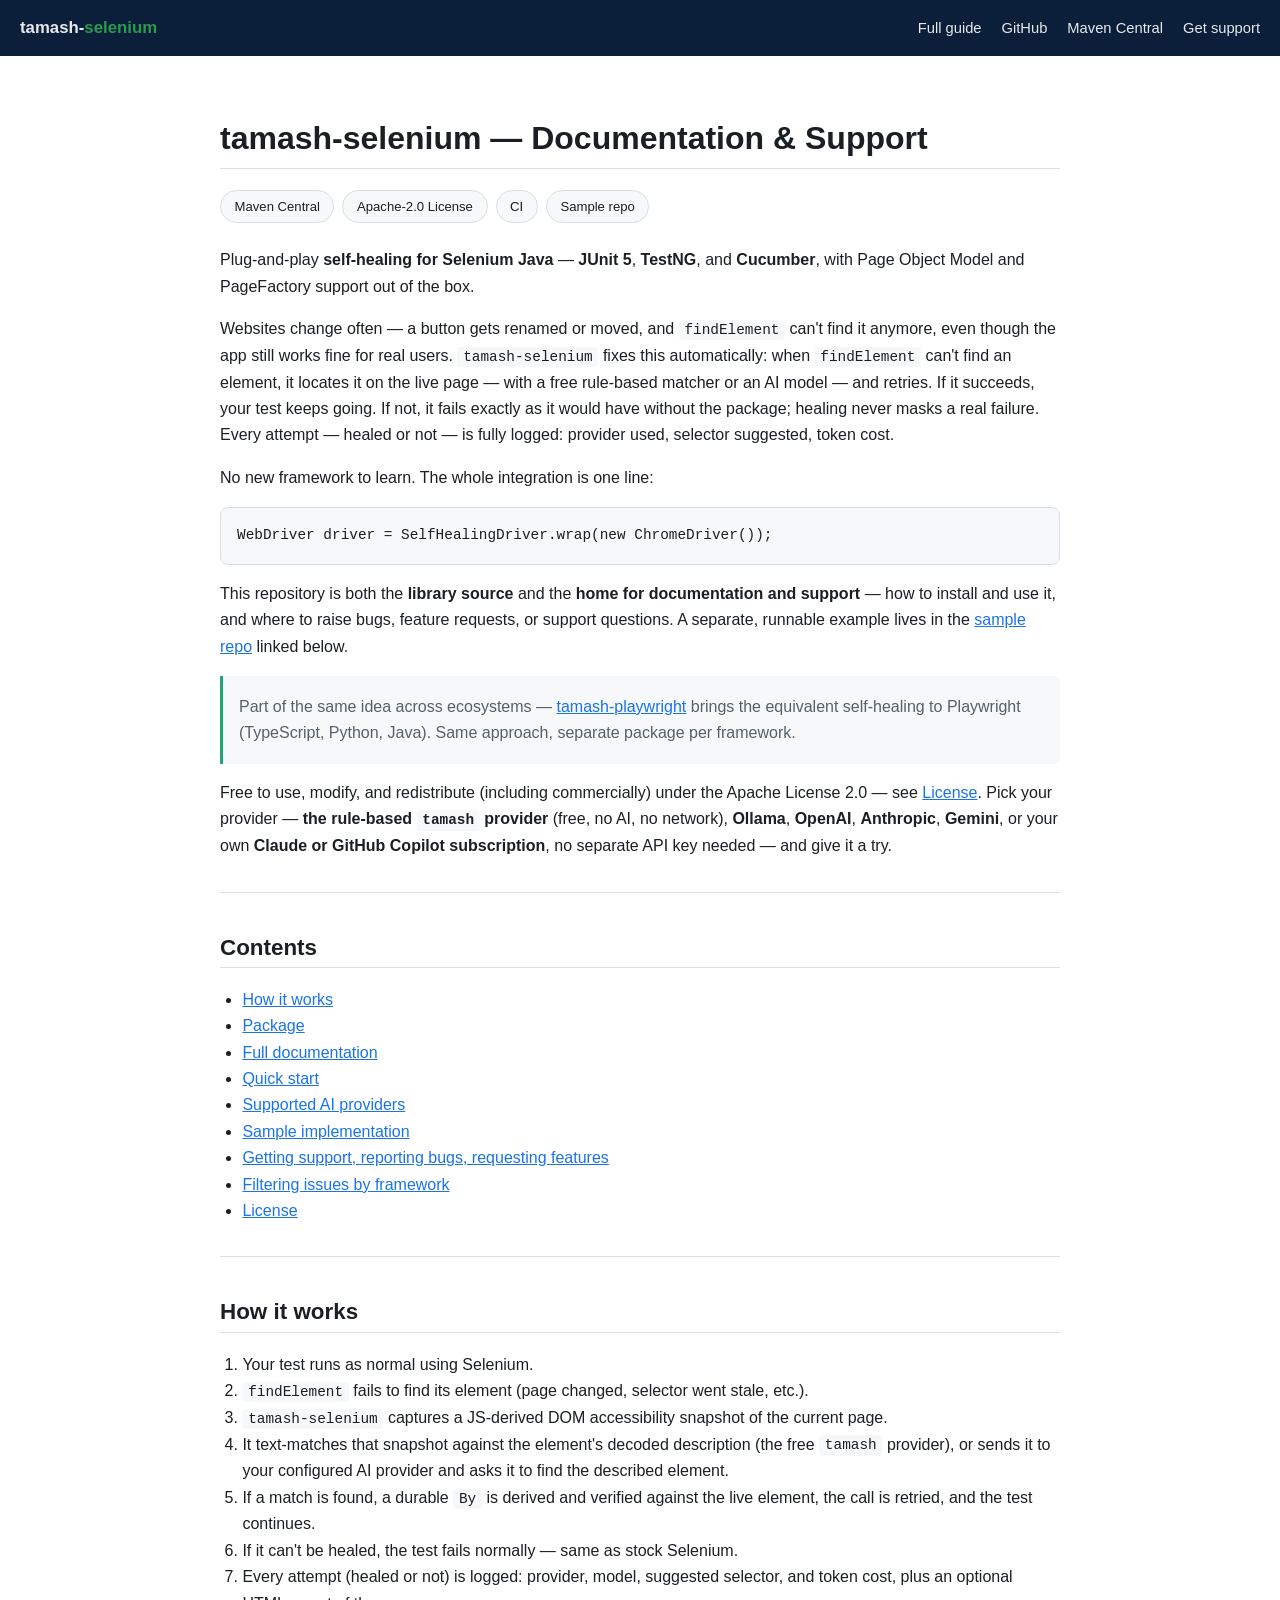
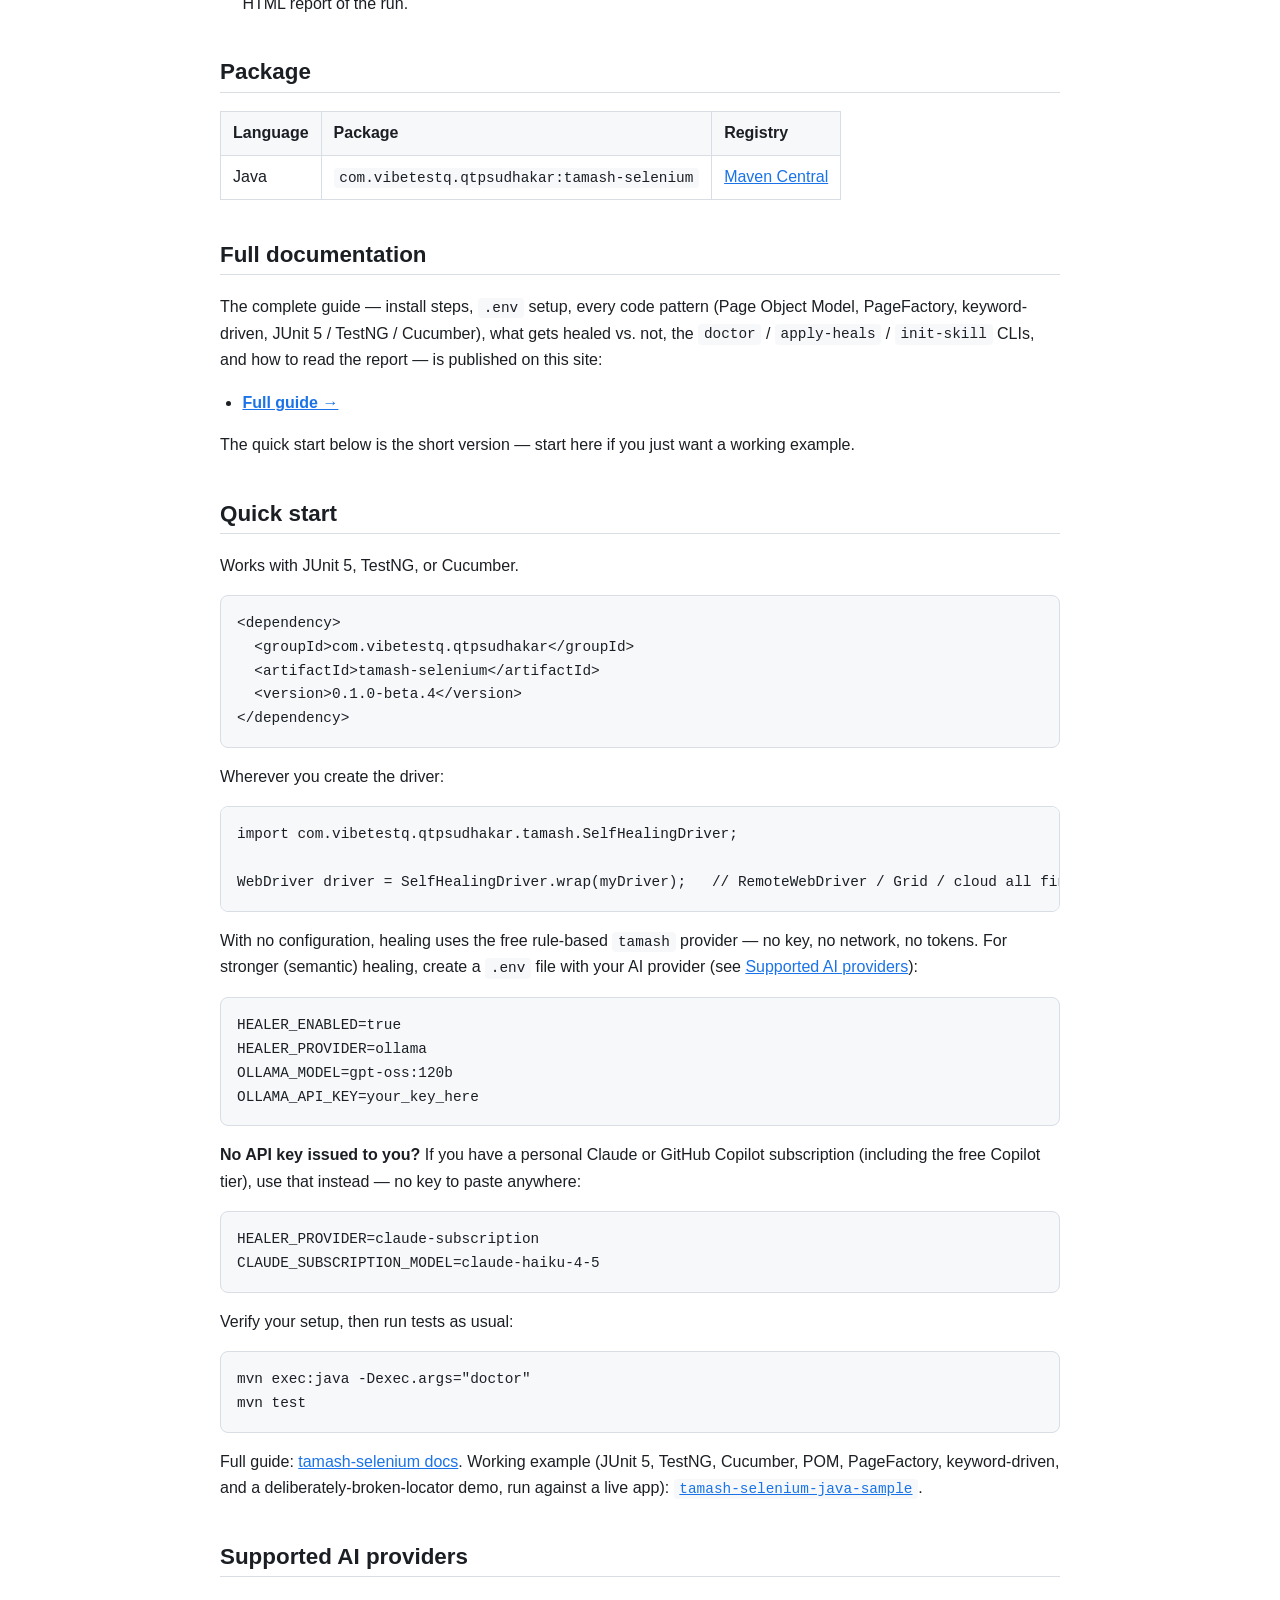
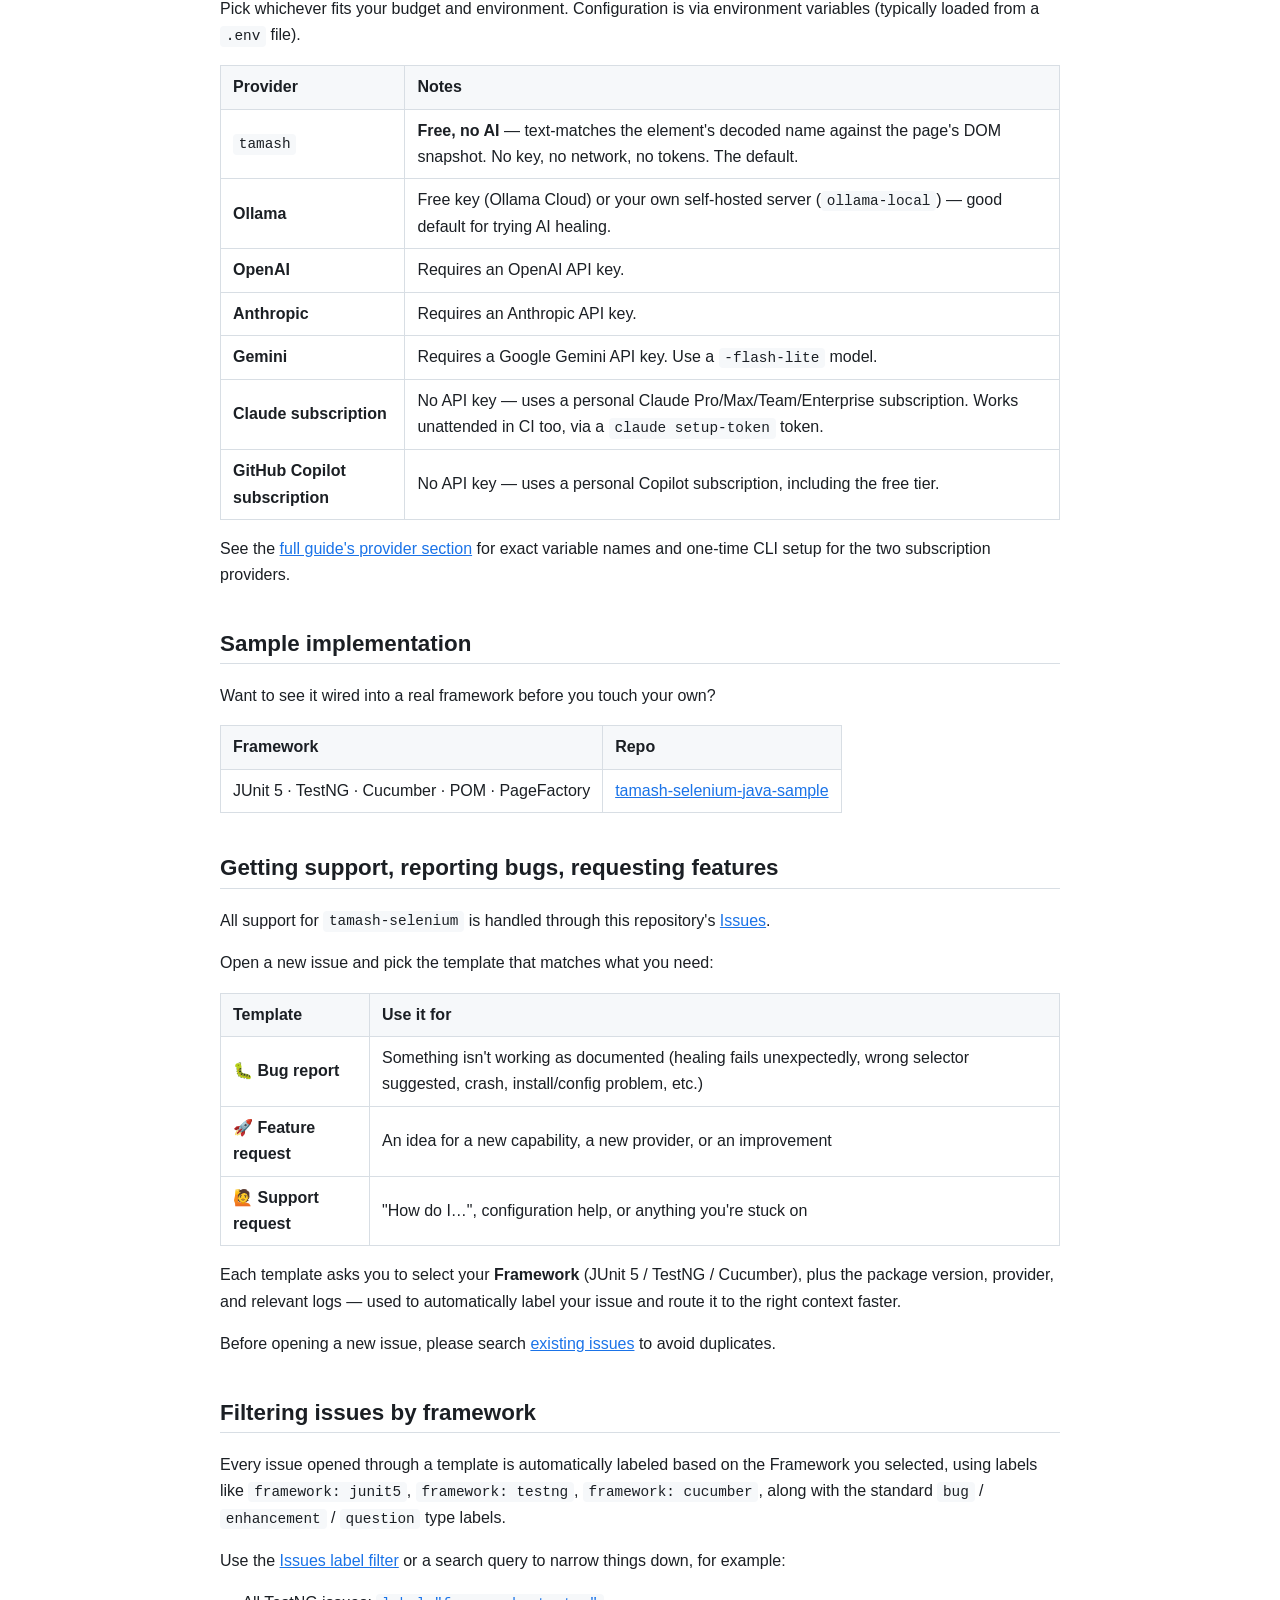
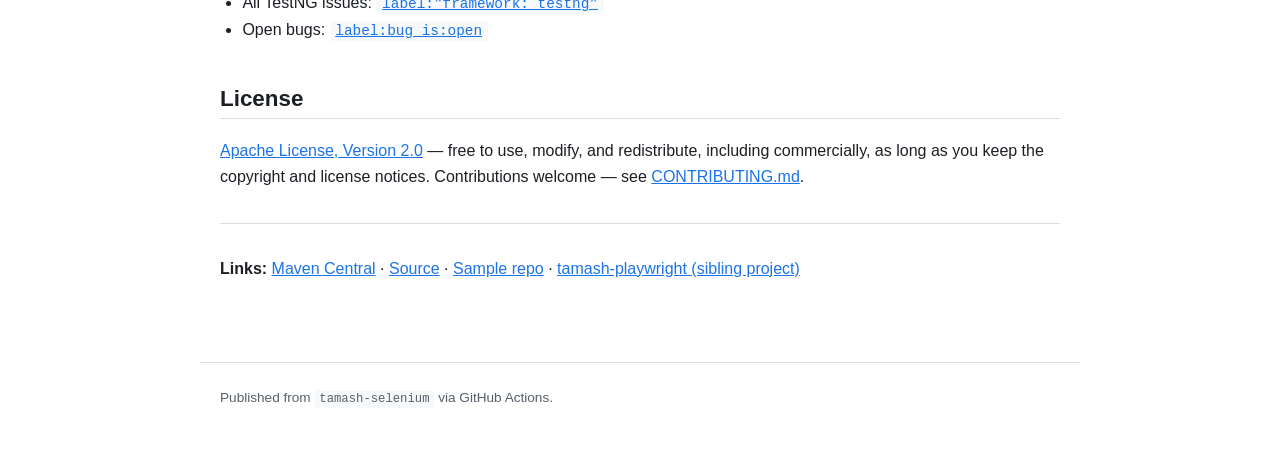
==== docs/index.html @ b16e3bda "docs: GitHub Pages site + issue templates (this repo is now docs + support home) - docs/ — a static " ====
<!doctype html>
<html lang="en">
<head>
<meta charset="utf-8">
<meta name="viewport" content="width=device-width, initial-scale=1">
<title>tamash-selenium — Self-healing for Selenium Java</title>
<meta name="description" content="Plug-and-play self-healing for Selenium Java: recovers broken locators at runtime via a rule-based matcher or an AI model.">
<link rel="stylesheet" href="style.css">
</head>
<body>
<nav class="top">
  <a class="brand" href="index.html">tamash-<span>selenium</span></a>
  <a href="guide.html">Full guide</a>
  <a href="https://github.com/qtpsudhakarproducts/tamash-selenium">GitHub</a>
  <a href="https://central.sonatype.com/artifact/com.vibetestq.qtpsudhakar/tamash-selenium">Maven Central</a>
  <a href="https://github.com/qtpsudhakarproducts/tamash-selenium/issues/new/choose">Get support</a>
</nav>
<main>
<h1>tamash-selenium — Documentation &amp; Support</h1>

<div class="badge-row">
  <a href="https://central.sonatype.com/artifact/com.vibetestq.qtpsudhakar/tamash-selenium">Maven Central</a>
  <a href="https://github.com/qtpsudhakarproducts/tamash-selenium/blob/main/LICENSE">Apache-2.0 License</a>
  <a href="https://github.com/qtpsudhakarproducts/tamash-selenium/actions/workflows/ci.yml">CI</a>
  <a href="https://github.com/qtpsudhakarproducts/tamash-selenium-java-sample">Sample repo</a>
</div>

<p>Plug-and-play <strong>self-healing for Selenium Java</strong> — <strong>JUnit 5</strong>,
<strong>TestNG</strong>, and <strong>Cucumber</strong>, with Page Object Model and PageFactory
support out of the box.</p>

<p>Websites change often — a button gets renamed or moved, and <code>findElement</code> can't find
it anymore, even though the app still works fine for real users. <code>tamash-selenium</code> fixes
this automatically: when <code>findElement</code> can't find an element, it locates it on the live
page — with a free rule-based matcher or an AI model — and retries. If it succeeds, your test keeps
going. If not, it fails exactly as it would have without the package; healing never masks a real
failure. Every attempt — healed or not — is fully logged: provider used, selector suggested, token
cost.</p>

<p>No new framework to learn. The whole integration is one line:</p>

<pre><code class="language-java">WebDriver driver = SelfHealingDriver.wrap(new ChromeDriver());
</code></pre>

<p>This repository is both the <strong>library source</strong> and the
<strong>home for documentation and support</strong> — how to install and use it, and where to raise
bugs, feature requests, or support questions. A separate, runnable example lives in the
<a href="https://github.com/qtpsudhakarproducts/tamash-selenium-java-sample">sample repo</a> linked
below.</p>

<blockquote>
<p>Part of the same idea across ecosystems — <a href="https://qtpsudhakarproducts.github.io/tamash-playwright-support/">tamash-playwright</a>
brings the equivalent self-healing to Playwright (TypeScript, Python, Java). Same approach, separate
package per framework.</p>
</blockquote>

<p>Free to use, modify, and redistribute (including commercially) under the Apache License 2.0 — see
<a href="#license">License</a>. Pick your provider — <strong>the rule-based <code>tamash</code>
provider</strong> (free, no AI, no network), <strong>Ollama</strong>, <strong>OpenAI</strong>,
<strong>Anthropic</strong>, <strong>Gemini</strong>, or your own <strong>Claude or GitHub Copilot
subscription</strong>, no separate API key needed — and give it a try.</p>

<hr>

<h2>Contents</h2>
<ul>
<li><a href="#how-it-works">How it works</a></li>
<li><a href="#package">Package</a></li>
<li><a href="#full-documentation">Full documentation</a></li>
<li><a href="#quick-start">Quick start</a></li>
<li><a href="#supported-ai-providers">Supported AI providers</a></li>
<li><a href="#sample-implementation">Sample implementation</a></li>
<li><a href="#getting-support-reporting-bugs-requesting-features">Getting support, reporting bugs, requesting features</a></li>
<li><a href="#filtering-issues-by-framework">Filtering issues by framework</a></li>
<li><a href="#license">License</a></li>
</ul>

<hr>

<h2 id="how-it-works">How it works</h2>
<ol>
<li>Your test runs as normal using Selenium.</li>
<li><code>findElement</code> fails to find its element (page changed, selector went stale, etc.).</li>
<li><code>tamash-selenium</code> captures a JS-derived DOM accessibility snapshot of the current page.</li>
<li>It text-matches that snapshot against the element's decoded description (the free
<code>tamash</code> provider), or sends it to your configured AI provider and asks it to find the
described element.</li>
<li>If a match is found, a durable <code>By</code> is derived and verified against the live element,
the call is retried, and the test continues.</li>
<li>If it can't be healed, the test fails normally — same as stock Selenium.</li>
<li>Every attempt (healed or not) is logged: provider, model, suggested selector, and token cost,
plus an optional HTML report of the run.</li>
</ol>

<h2 id="package">Package</h2>
<table>
<thead><tr><th>Language</th><th>Package</th><th>Registry</th></tr></thead>
<tbody>
<tr>
<td>Java</td>
<td><code>com.vibetestq.qtpsudhakar:tamash-selenium</code></td>
<td><a href="https://central.sonatype.com/artifact/com.vibetestq.qtpsudhakar/tamash-selenium">Maven Central</a></td>
</tr>
</tbody>
</table>

<h2 id="full-documentation">Full documentation</h2>
<p>The complete guide — install steps, <code>.env</code> setup, every code pattern (Page Object
Model, PageFactory, keyword-driven, JUnit 5 / TestNG / Cucumber), what gets healed vs. not, the
<code>doctor</code> / <code>apply-heals</code> / <code>init-skill</code> CLIs, and how to read the
report — is published on this site:</p>
<ul>
<li><strong><a href="guide.html">Full guide →</a></strong></li>
</ul>
<p>The quick start below is the short version — start here if you just want a working example.</p>

<h2 id="quick-start">Quick start</h2>
<p>Works with JUnit 5, TestNG, or Cucumber.</p>

<pre><code class="language-xml">&lt;dependency&gt;
  &lt;groupId&gt;com.vibetestq.qtpsudhakar&lt;/groupId&gt;
  &lt;artifactId&gt;tamash-selenium&lt;/artifactId&gt;
  &lt;version&gt;0.1.0-beta.4&lt;/version&gt;
&lt;/dependency&gt;
</code></pre>

<p>Wherever you create the driver:</p>

<pre><code class="language-java">import com.vibetestq.qtpsudhakar.tamash.SelfHealingDriver;

WebDriver driver = SelfHealingDriver.wrap(myDriver);   // RemoteWebDriver / Grid / cloud all fine
</code></pre>

<p>With no configuration, healing uses the free rule-based <code>tamash</code> provider — no key, no
network, no tokens. For stronger (semantic) healing, create a <code>.env</code> file with your AI
provider (see <a href="#supported-ai-providers">Supported AI providers</a>):</p>

<pre><code class="language-sh">HEALER_ENABLED=true
HEALER_PROVIDER=ollama
OLLAMA_MODEL=gpt-oss:120b
OLLAMA_API_KEY=your_key_here
</code></pre>

<p><strong>No API key issued to you?</strong> If you have a personal Claude or GitHub Copilot
subscription (including the free Copilot tier), use that instead — no key to paste anywhere:</p>

<pre><code class="language-sh">HEALER_PROVIDER=claude-subscription
CLAUDE_SUBSCRIPTION_MODEL=claude-haiku-4-5
</code></pre>

<p>Verify your setup, then run tests as usual:</p>

<pre><code class="language-sh">mvn exec:java -Dexec.args="doctor"
mvn test
</code></pre>

<p>Full guide: <a href="guide.html">tamash-selenium docs</a>. Working example (JUnit 5, TestNG,
Cucumber, POM, PageFactory, keyword-driven, and a deliberately-broken-locator demo, run against a
live app): <a href="https://github.com/qtpsudhakarproducts/tamash-selenium-java-sample"><code>tamash-selenium-java-sample</code></a>.</p>

<h2 id="supported-ai-providers">Supported AI providers</h2>
<p>Pick whichever fits your budget and environment. Configuration is via environment variables
(typically loaded from a <code>.env</code> file).</p>
<table>
<thead><tr><th>Provider</th><th>Notes</th></tr></thead>
<tbody>
<tr><td><code>tamash</code></td><td><strong>Free, no AI</strong> — text-matches the element's decoded name against the page's DOM snapshot. No key, no network, no tokens. The default.</td></tr>
<tr><td><strong>Ollama</strong></td><td>Free key (Ollama Cloud) or your own self-hosted server (<code>ollama-local</code>) — good default for trying AI healing.</td></tr>
<tr><td><strong>OpenAI</strong></td><td>Requires an OpenAI API key.</td></tr>
<tr><td><strong>Anthropic</strong></td><td>Requires an Anthropic API key.</td></tr>
<tr><td><strong>Gemini</strong></td><td>Requires a Google Gemini API key. Use a <code>-flash-lite</code> model.</td></tr>
<tr><td><strong>Claude subscription</strong></td><td>No API key — uses a personal Claude Pro/Max/Team/Enterprise subscription. Works unattended in CI too, via a <code>claude setup-token</code> token.</td></tr>
<tr><td><strong>GitHub Copilot subscription</strong></td><td>No API key — uses a personal Copilot subscription, including the free tier.</td></tr>
</tbody>
</table>
<p>See the <a href="guide.html#step-2-connect-an-ai-provider">full guide's provider section</a> for
exact variable names and one-time CLI setup for the two subscription providers.</p>

<h2 id="sample-implementation">Sample implementation</h2>
<p>Want to see it wired into a real framework before you touch your own?</p>
<table>
<thead><tr><th>Framework</th><th>Repo</th></tr></thead>
<tbody>
<tr><td>JUnit 5 · TestNG · Cucumber · POM · PageFactory</td><td><a href="https://github.com/qtpsudhakarproducts/tamash-selenium-java-sample">tamash-selenium-java-sample</a></td></tr>
</tbody>
</table>

<h2 id="getting-support-reporting-bugs-requesting-features">Getting support, reporting bugs, requesting features</h2>
<p>All support for <code>tamash-selenium</code> is handled through this repository's
<a href="https://github.com/qtpsudhakarproducts/tamash-selenium/issues">Issues</a>.</p>
<p>Open a new issue and pick the template that matches what you need:</p>
<table>
<thead><tr><th>Template</th><th>Use it for</th></tr></thead>
<tbody>
<tr><td>🐛 <strong>Bug report</strong></td><td>Something isn't working as documented (healing fails unexpectedly, wrong selector suggested, crash, install/config problem, etc.)</td></tr>
<tr><td>🚀 <strong>Feature request</strong></td><td>An idea for a new capability, a new provider, or an improvement</td></tr>
<tr><td>🙋 <strong>Support request</strong></td><td>"How do I…", configuration help, or anything you're stuck on</td></tr>
</tbody>
</table>
<p>Each template asks you to select your <strong>Framework</strong> (JUnit 5 / TestNG / Cucumber),
plus the package version, provider, and relevant logs — used to automatically label your issue and
route it to the right context faster.</p>
<p>Before opening a new issue, please search
<a href="https://github.com/qtpsudhakarproducts/tamash-selenium/issues?q=is%3Aissue">existing issues</a>
to avoid duplicates.</p>

<h2 id="filtering-issues-by-framework">Filtering issues by framework</h2>
<p>Every issue opened through a template is automatically labeled based on the Framework you
selected, using labels like <code>framework: junit5</code>, <code>framework: testng</code>,
<code>framework: cucumber</code>, along with the standard <code>bug</code> / <code>enhancement</code>
/ <code>question</code> type labels.</p>
<p>Use the <a href="https://github.com/qtpsudhakarproducts/tamash-selenium/labels">Issues label
filter</a> or a search query to narrow things down, for example:</p>
<ul>
<li>All TestNG issues: <a href="https://github.com/qtpsudhakarproducts/tamash-selenium/issues?q=is%3Aissue+label%3A%22framework%3A+testng%22"><code>label:"framework: testng"</code></a></li>
<li>Open bugs: <a href="https://github.com/qtpsudhakarproducts/tamash-selenium/issues?q=is%3Aissue+is%3Aopen+label%3Abug"><code>label:bug is:open</code></a></li>
</ul>

<h2 id="license">License</h2>
<p><a href="https://github.com/qtpsudhakarproducts/tamash-selenium/blob/main/LICENSE">Apache License, Version 2.0</a>
— free to use, modify, and redistribute, including commercially, as long as you keep the copyright
and license notices. Contributions welcome — see
<a href="https://github.com/qtpsudhakarproducts/tamash-selenium/blob/main/CONTRIBUTING.md">CONTRIBUTING.md</a>.</p>

<hr>
<p><strong>Links:</strong>
<a href="https://central.sonatype.com/artifact/com.vibetestq.qtpsudhakar/tamash-selenium">Maven Central</a> ·
<a href="https://github.com/qtpsudhakarproducts/tamash-selenium">Source</a> ·
<a href="https://github.com/qtpsudhakarproducts/tamash-selenium-java-sample">Sample repo</a> ·
<a href="https://qtpsudhakarproducts.github.io/tamash-playwright-support/">tamash-playwright (sibling project)</a></p>

</main>
<footer>
  Published from <code>tamash-selenium</code> via GitHub Actions.
</footer>
</body>
</html>
---- docs/style.css ----
:root {
  --bg: #ffffff;
  --fg: #1b1f24;
  --muted: #57606a;
  --border: #d8dee4;
  --code-bg: #f6f8fa;
  --accent: #1a73e8;
  --accent-2: #2fa84f;
  --accent-3: #1fa774;
  --link: #1a73e8;
  --nav-bg: #0b1f3a;
  --nav-fg: #ffffff;
  --max-width: 880px;
}

@media (prefers-color-scheme: dark) {
  :root {
    --bg: #0d1117;
    --fg: #e6edf3;
    --muted: #9198a1;
    --border: #30363d;
    --code-bg: #161b22;
    --link: #6cb6ff;
    --nav-bg: #05101f;
  }
}

* { box-sizing: border-box; }

html { scroll-behavior: smooth; }

body {
  margin: 0;
  background: var(--bg);
  color: var(--fg);
  font-family: -apple-system, BlinkMacSystemFont, "Segoe UI", Roboto, Helvetica, Arial, sans-serif;
  line-height: 1.65;
}

nav.top {
  background: var(--nav-bg);
  color: var(--nav-fg);
  padding: 0.9rem 1.25rem;
  display: flex;
  flex-wrap: wrap;
  align-items: center;
  gap: 0.75rem 1.25rem;
  position: sticky;
  top: 0;
  z-index: 10;
}

nav.top .brand {
  font-weight: 700;
  font-size: 1.05rem;
  margin-right: auto;
  white-space: nowrap;
}

nav.top .brand span { color: var(--accent-2); }

nav.top a {
  color: var(--nav-fg);
  text-decoration: none;
  font-size: 0.92rem;
  opacity: 0.9;
  white-space: nowrap;
}

nav.top a:hover { opacity: 1; text-decoration: underline; }

main {
  max-width: var(--max-width);
  margin: 0 auto;
  padding: 2.5rem 1.25rem 4rem;
}

h1, h2, h3, h4 {
  line-height: 1.3;
  scroll-margin-top: 4.5rem;
}

h1 { font-size: 2rem; border-bottom: 1px solid var(--border); padding-bottom: 0.5rem; }
h2 { font-size: 1.4rem; margin-top: 2.5rem; border-bottom: 1px solid var(--border); padding-bottom: 0.35rem; }
h3 { font-size: 1.1rem; margin-top: 1.75rem; }

a { color: var(--link); }

blockquote {
  margin: 1rem 0;
  padding: 0.1rem 1rem;
  border-left: 3px solid var(--accent-3);
  color: var(--muted);
  background: var(--code-bg);
  border-radius: 0 6px 6px 0;
}

code {
  font-family: ui-monospace, SFMono-Regular, Menlo, Consolas, monospace;
  background: var(--code-bg);
  padding: 0.15em 0.4em;
  border-radius: 4px;
  font-size: 0.9em;
}

pre {
  background: var(--code-bg);
  border: 1px solid var(--border);
  border-radius: 8px;
  padding: 1rem;
  overflow-x: auto;
}

pre code { background: none; padding: 0; }

table {
  border-collapse: collapse;
  width: 100%;
  margin: 1rem 0;
  display: block;
  overflow-x: auto;
}

th, td {
  border: 1px solid var(--border);
  padding: 0.5rem 0.75rem;
  text-align: left;
}

th { background: var(--code-bg); }

hr {
  border: none;
  border-top: 1px solid var(--border);
  margin: 2rem 0;
}

ul, ol { padding-left: 1.4rem; }

footer {
  max-width: var(--max-width);
  margin: 0 auto;
  padding: 1.5rem 1.25rem 3rem;
  color: var(--muted);
  font-size: 0.85rem;
  border-top: 1px solid var(--border);
}

.badge-row {
  display: flex;
  flex-wrap: wrap;
  gap: 0.5rem;
  margin: 1rem 0 1.5rem;
}

.badge-row a {
  border: 1px solid var(--border);
  border-radius: 999px;
  padding: 0.3rem 0.85rem;
  font-size: 0.82rem;
  text-decoration: none;
  color: var(--fg);
  background: var(--code-bg);
}

.badge-row a:hover { border-color: var(--accent); color: var(--accent); }
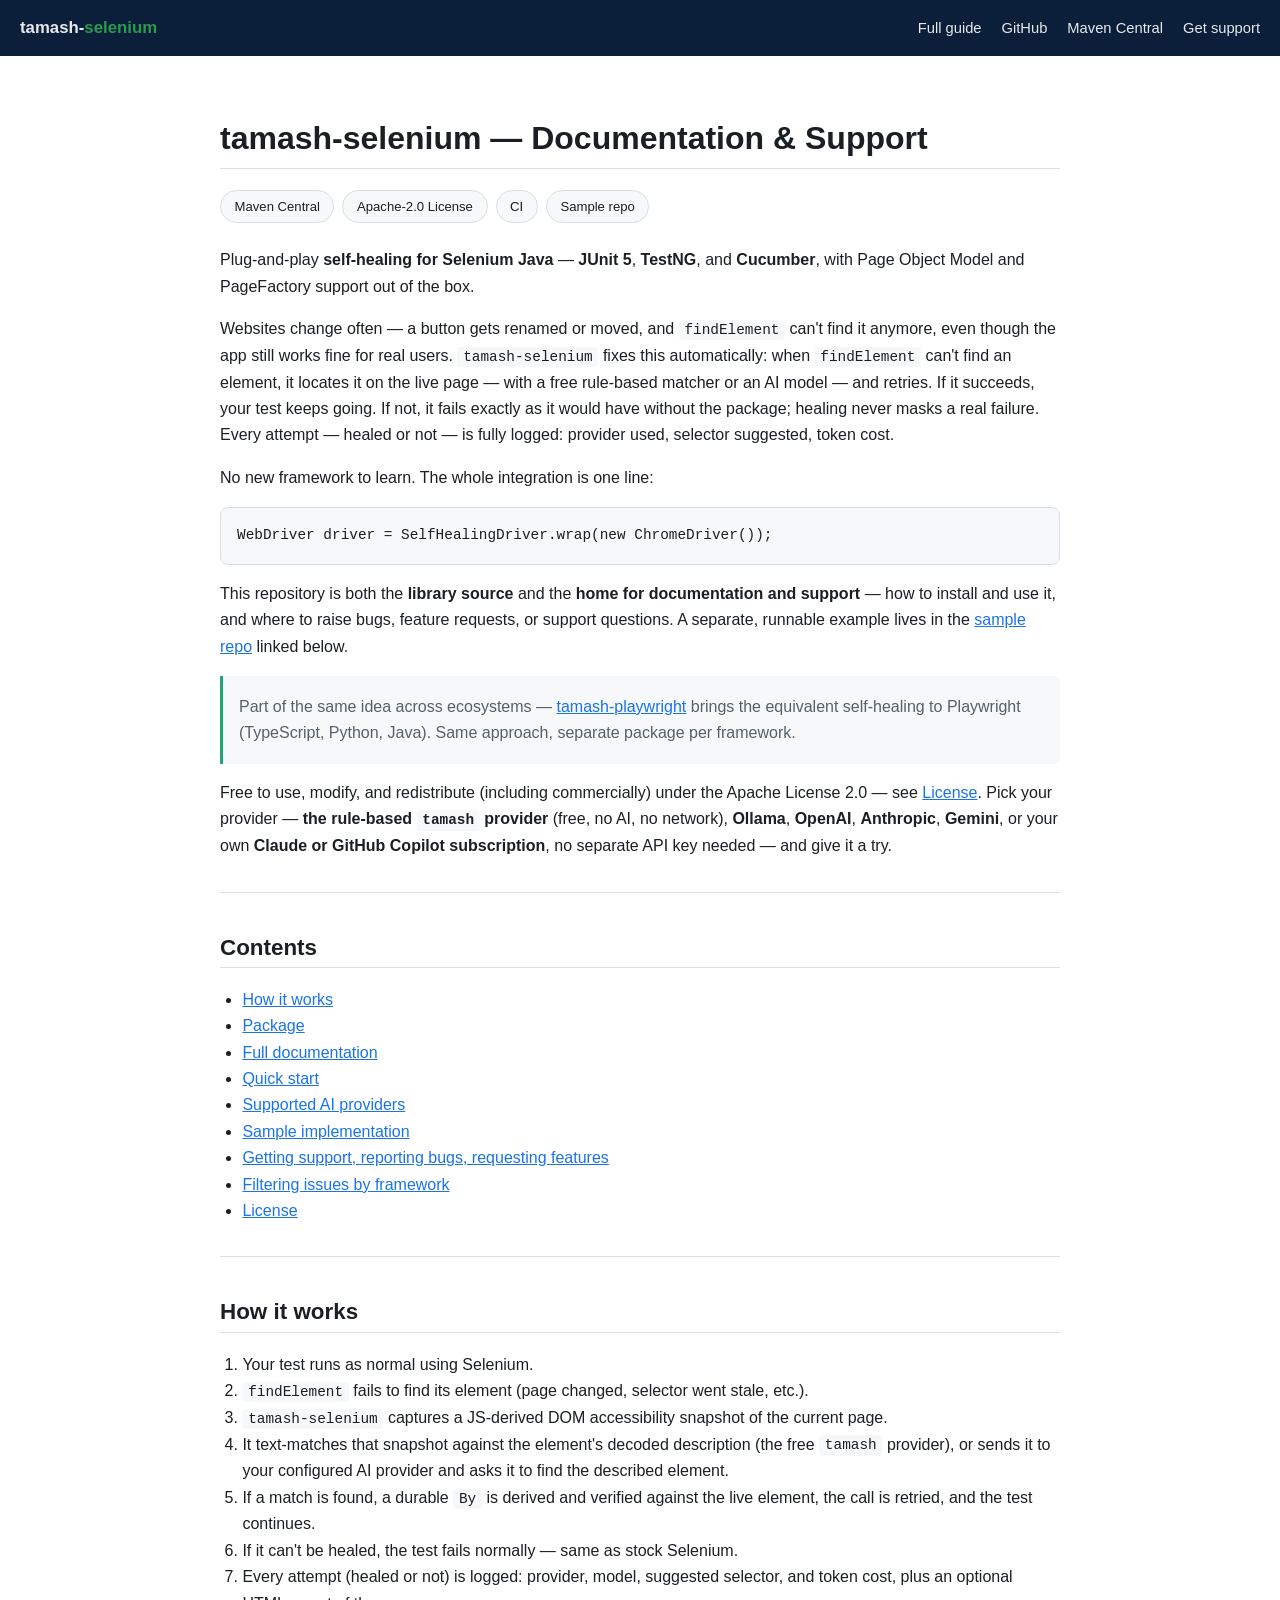
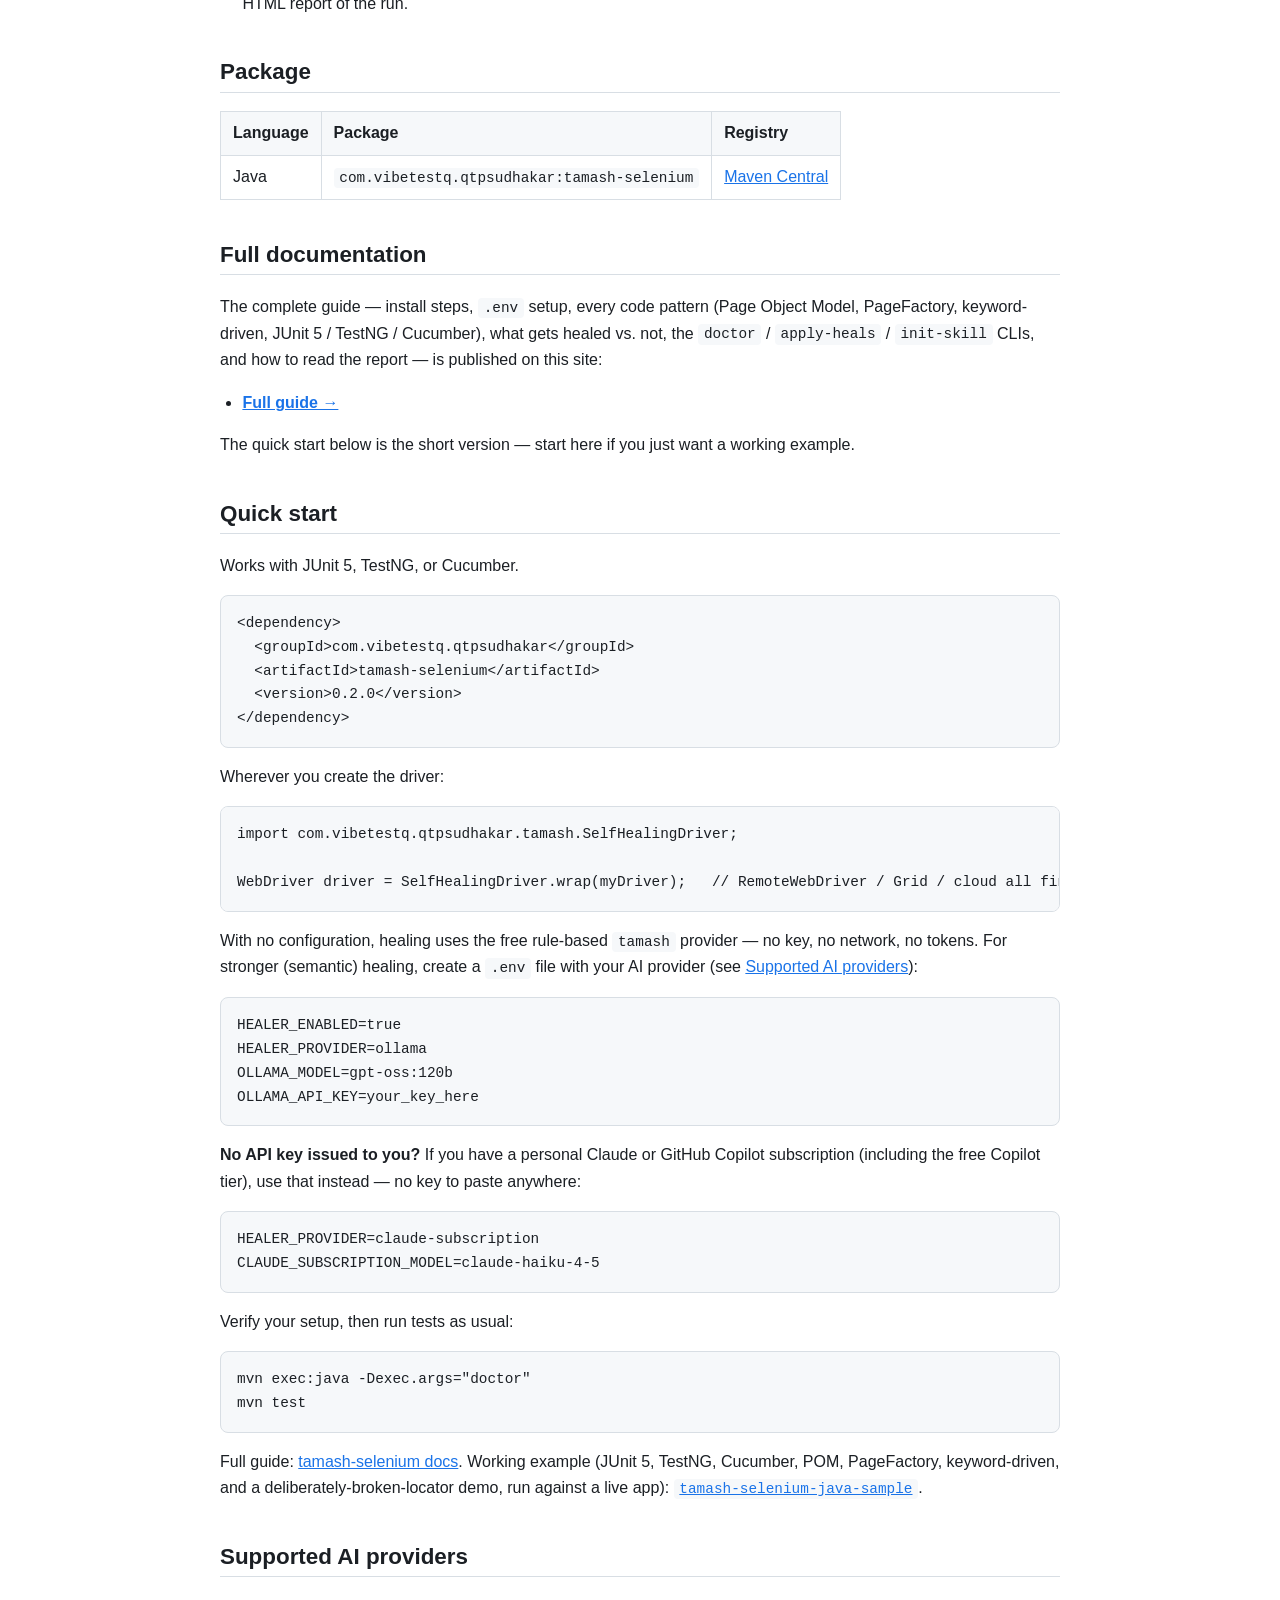
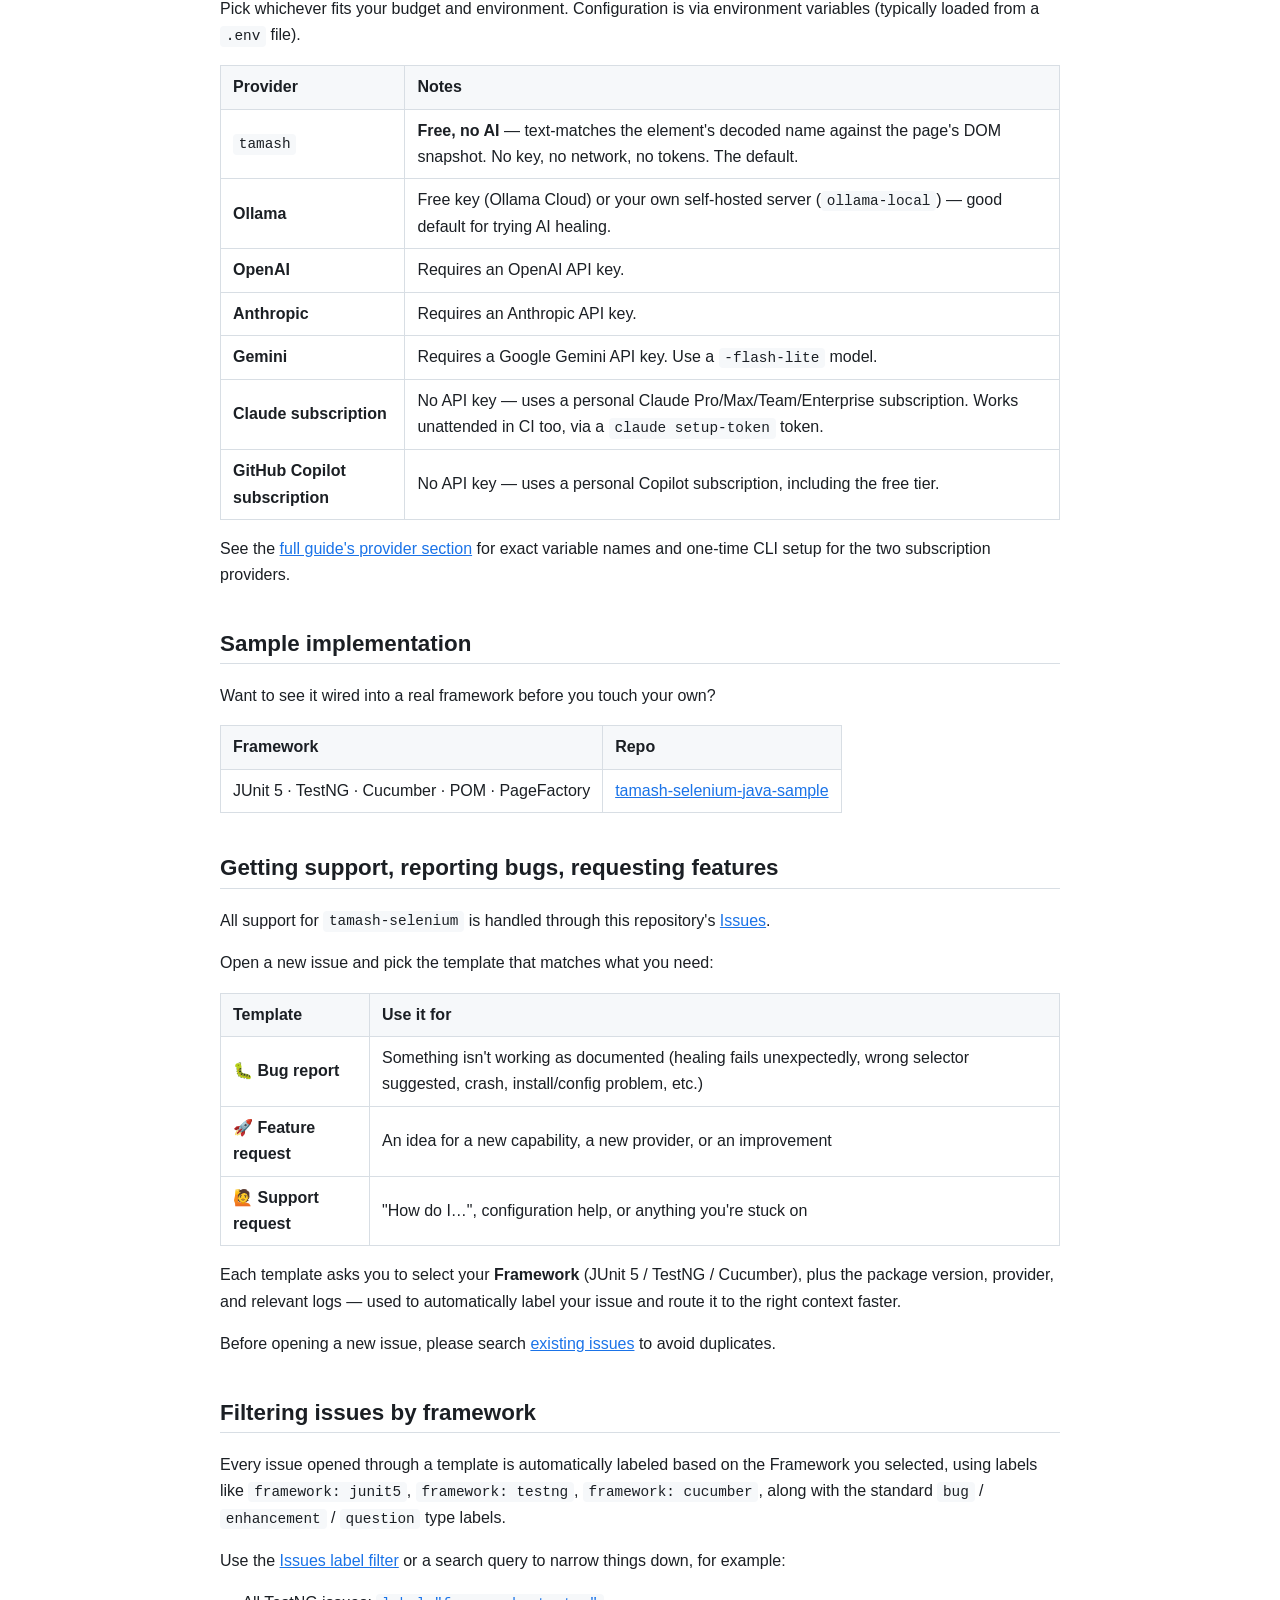
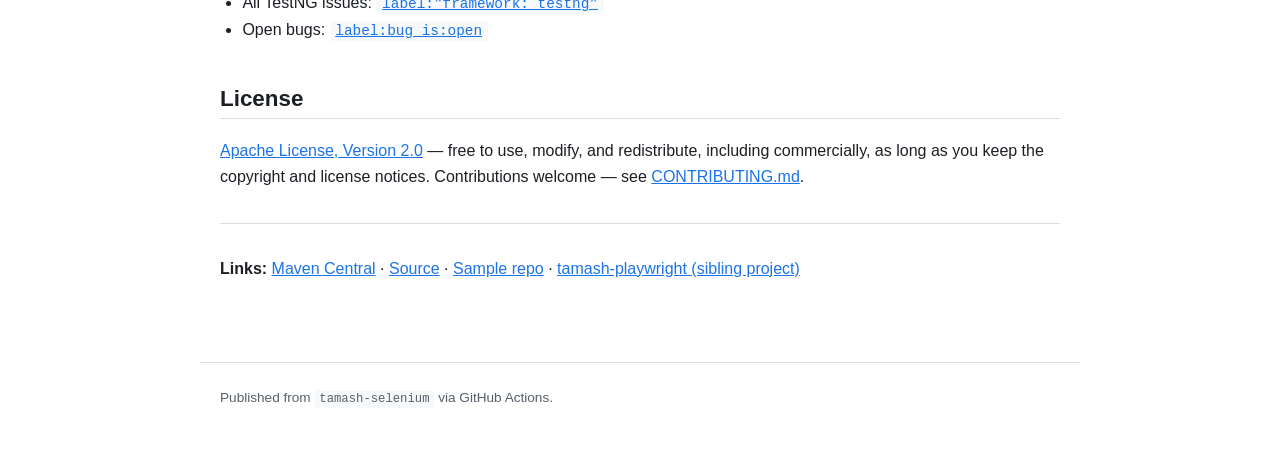
==== commit b5dd99ce: "0.2.0 — first non-beta release Drops the -beta qualifier. Functionally identical to 0.1.0-beta.4; th" ====
--- a/docs/index.html
+++ b/docs/index.html
@@ -120,7 +120,7 @@
 <pre><code class="language-xml">&lt;dependency&gt;
   &lt;groupId&gt;com.vibetestq.qtpsudhakar&lt;/groupId&gt;
   &lt;artifactId&gt;tamash-selenium&lt;/artifactId&gt;
-  &lt;version&gt;0.1.0-beta.4&lt;/version&gt;
+  &lt;version&gt;0.2.0&lt;/version&gt;
 &lt;/dependency&gt;
 </code></pre>
 
